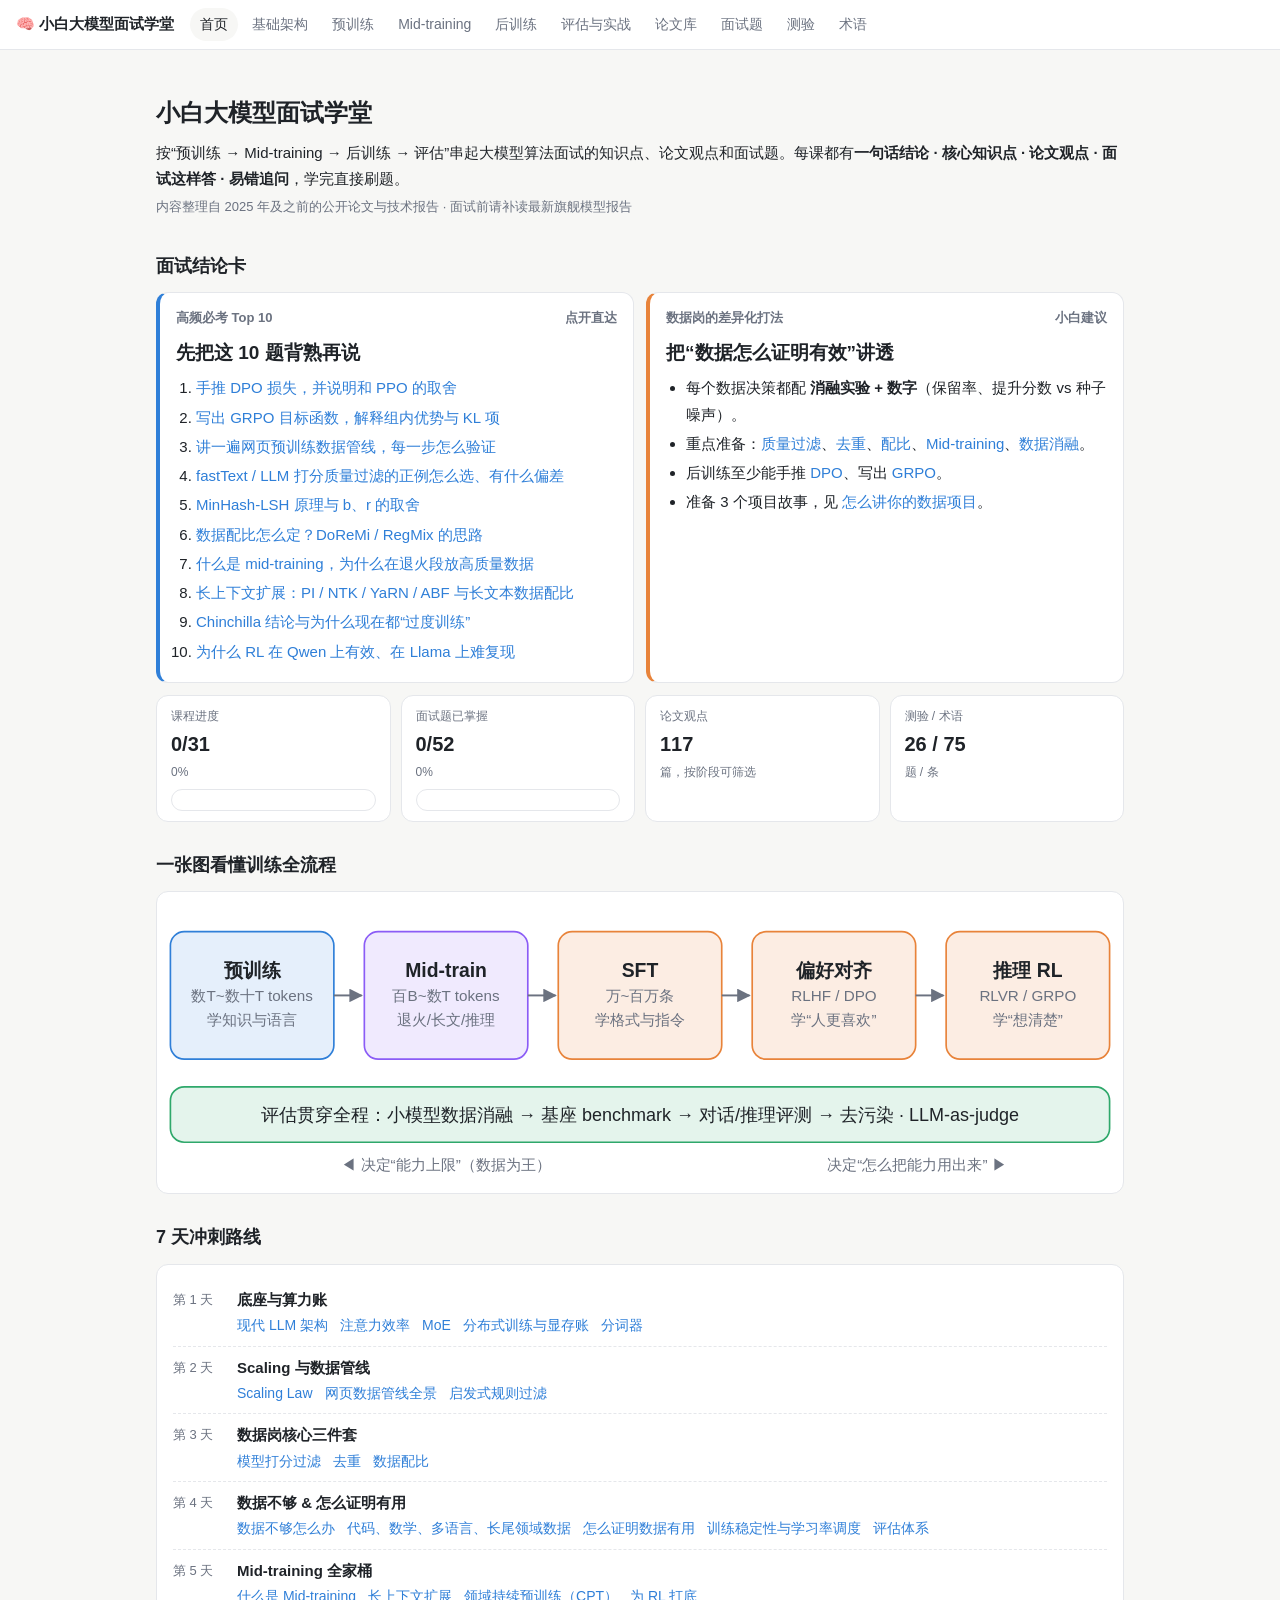
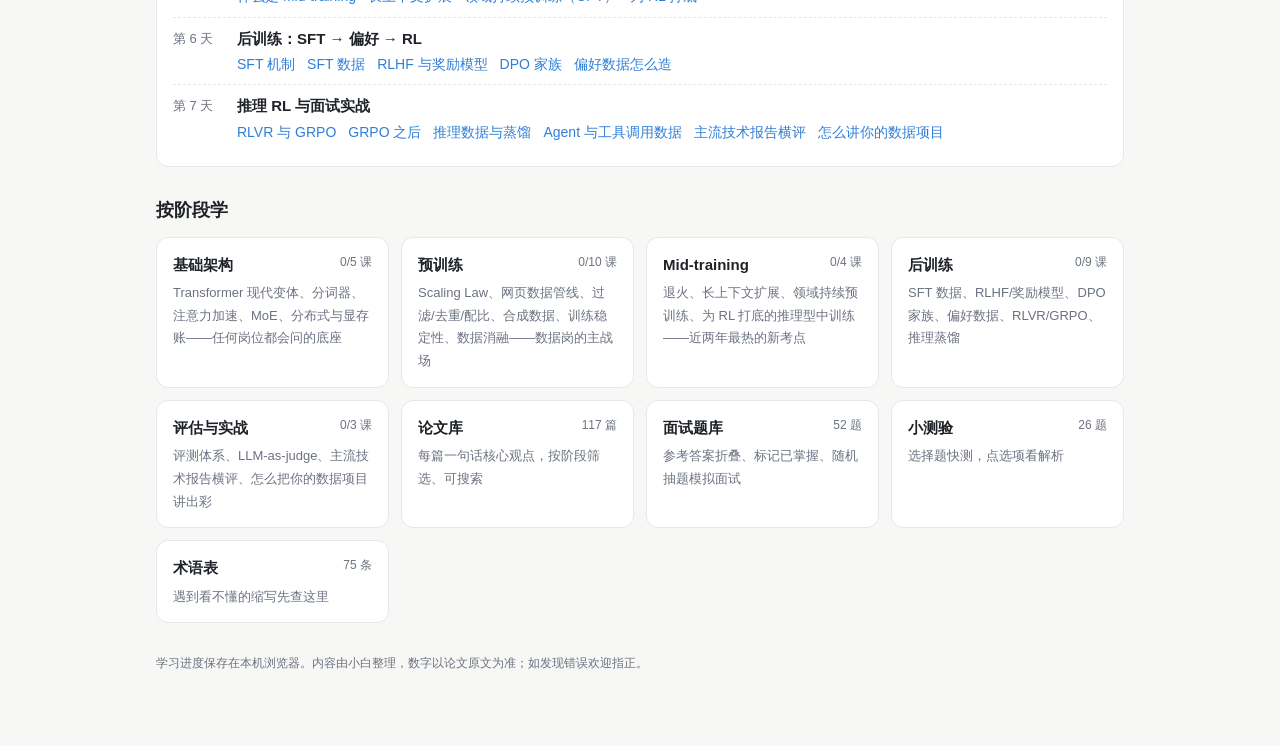
==== index.html @ 4920dad9 "小白大模型面试学堂" ====
<!doctype html>
<html lang="zh-CN">
<head>
<meta charset="utf-8">
<meta name="viewport" content="width=device-width, initial-scale=1">
<title>小白大模型面试学堂</title>
<link rel="stylesheet" href="style.css?v=2">
<script>
window.onerror=function(m,src,l){var a=document.getElementById("app");if(a&&/加载中/.test(a.innerHTML)){a.innerHTML='<div class="card" style="margin-top:20px"><b>页面没能加载成功</b><p class="muted">你的浏览器版本可能太旧。请点右上角「…」选择「在浏览器打开」，或换 Safari / Chrome 访问。</p><p class="muted small">'+m+' @'+(src||'').split('/').pop()+':'+l+'</p></div>';}};
</script>
</head>
<body>
<header class="top"><a class="logo" href="#/">🧠 小白大模型面试学堂</a><nav id="nav" class="nav"></nav></header>
<main id="app" class="wrap"><p class="muted">加载中…</p></main>
<script src="figs.js?v=2"></script>
<script src="lessons1.js?v=2"></script>
<script src="lessons2.js?v=2"></script>
<script src="extra.js?v=2"></script>
<script src="app.js?v=2"></script>
</body>
</html>
---- style.css ----
:root{--bg:#f7f7f5;--card:#fff;--text:#1f2328;--sub:#6b7280;--line:#e5e7eb;--accent:#1f2328;--brand:#2f7fd8;--brand-soft:rgba(47,127,216,.12);--orange:#e8833a;--orange-soft:rgba(232,131,58,.14);--green:#2fa86b;--green-soft:rgba(47,168,107,.13);--purple:#8b5cf6;--purple-soft:rgba(139,92,246,.13);--red:#e5484d}
@media (prefers-color-scheme:dark){:root{--bg:#16181d;--card:#1f2228;--text:#e8e6e0;--sub:#9ca3af;--line:#333842;--accent:#e8e6e0;--brand:#6ea8ff;--brand-soft:rgba(110,168,255,.16)}}
*{box-sizing:border-box}
body{margin:0;background:var(--bg);color:var(--text);font:15px/1.75 -apple-system,BlinkMacSystemFont,"PingFang SC","Hiragino Sans GB","Microsoft YaHei",sans-serif}
a{color:var(--brand);text-decoration:none}
code{font-family:"SF Mono",Menlo,Consolas,monospace;font-size:13px;background:var(--bg);border:1px solid var(--line);border-radius:5px;padding:0 4px}
.top{position:sticky;top:0;z-index:9;background:var(--card);border-bottom:1px solid var(--line);display:flex;align-items:center;gap:16px;padding:8px 16px;overflow-x:auto}
.logo{font-weight:600;color:var(--text);white-space:nowrap}
.nav{display:flex;gap:4px}
.nav a{white-space:nowrap;padding:4px 10px;border-radius:999px;color:var(--sub);font-size:14px}
.nav a.on,.nav a:hover{background:var(--bg);color:var(--text)}
.wrap{max-width:1000px;margin:0 auto;padding:16px 16px 60px}
h1{font-size:24px;margin:8px 0 6px}h2{font-size:18px;margin:28px 0 10px}h3{font-size:15px;margin:0 0 6px}
.muted{color:var(--sub);font-size:13px}.small{font-size:12px}
.card{background:var(--card);border:1px solid var(--line);border-radius:12px;padding:14px 16px;display:block;color:inherit}
.grid2{display:grid;grid-template-columns:repeat(auto-fit,minmax(280px,1fr));gap:12px}
.grid3{display:grid;grid-template-columns:repeat(auto-fit,minmax(220px,1fr));gap:12px}
.hero{padding:18px 0 4px}.hero p{margin:4px 0}
.cat:hover,.item:hover{border-color:var(--brand)}
.ct,.it{font-weight:600;display:flex;justify-content:space-between;gap:8px;margin-bottom:4px}
.badge{font-size:12px;color:var(--sub);font-weight:400;white-space:nowrap}
.lv{color:#e8a317;font-size:11px;letter-spacing:1px;white-space:nowrap}
.list{display:grid;gap:10px}
.done-mark{color:var(--green);font-size:12px;font-weight:400;margin-left:6px}
/* 结论卡 */
.verdict{border-left:4px solid var(--brand)}
.verdict.o{border-left-color:var(--orange)}
.verdict .vh{display:flex;justify-content:space-between;font-weight:600;font-size:13px;color:var(--sub)}
.vq{font-size:19px;font-weight:700;margin:6px 0 4px}
.verdict ol,.verdict ul{margin:6px 0 0;padding-left:20px}.verdict li{margin:3px 0}
.pday{display:flex;gap:12px;padding:8px 0;border-bottom:1px dashed var(--line)}.pday:last-child{border:0}
.pd{min-width:52px;color:var(--sub);font-size:13px;padding-top:2px}
.plinks{display:flex;flex-wrap:wrap;gap:4px 12px;font-size:14px}
.crumb{font-size:13px;color:var(--sub)}
.one{font-size:16px;background:var(--card);border-left:4px solid var(--brand);padding:10px 14px;border-radius:0 10px 10px 0;margin:8px 0 14px}
.figcard{padding:12px}
.figcard svg{width:100%;height:auto;display:block}
.note{font-size:13px;color:var(--sub);margin:6px 4px 2px}
.sec{background:var(--card);border:1px solid var(--line);border-radius:12px;padding:12px 16px;margin:12px 0}
.sec ul,.sec ol{margin:4px 0;padding-left:20px}.sec li{margin:4px 0}
.sec.warn{border-left:4px solid var(--orange)}.sec.sys{border-left:4px solid var(--brand)}.sec.ppr{border-left:4px solid var(--purple)}.sec.qa{border-left:4px solid var(--green)}
.pager{display:flex;justify-content:space-between;margin-top:20px;font-size:14px;gap:12px}
.tablewrap{overflow-x:auto;margin:12px 0}
.tbl{border-collapse:collapse;width:100%;font-size:13px;background:var(--card)}
.tbl th,.tbl td{border:1px solid var(--line);padding:7px 9px;text-align:left;vertical-align:top}
.tbl th{background:var(--bg);font-weight:600;white-space:nowrap}
.tbl td.nw{white-space:nowrap}
.pp{display:grid;gap:8px}
.pp .pi{display:grid;grid-template-columns:minmax(150px,230px) 1fr;gap:10px;padding:8px 0;border-bottom:1px dashed var(--line)}
.pp .pi:last-child{border:0}
.pp .pn{font-weight:600;font-size:14px}.pp .py{color:var(--sub);font-size:12px;font-weight:400}
@media (max-width:600px){.pp .pi{grid-template-columns:1fr;gap:2px}}
.search{width:100%;padding:10px 12px;border:1px solid var(--line);border-radius:10px;background:var(--card);color:var(--text);font-size:15px;margin:8px 0 10px}
.chips{display:flex;flex-wrap:wrap;gap:6px;margin:4px 0 12px}
.chip{border:1px solid var(--line);background:var(--card);color:var(--sub);border-radius:999px;padding:3px 12px;font-size:13px;cursor:pointer}
.chip.on{background:var(--text);color:var(--card);border-color:var(--text)}
.gl{display:grid;grid-template-columns:repeat(auto-fit,minmax(260px,1fr));gap:10px}
.gi{background:var(--card);border:1px solid var(--line);border-radius:10px;padding:10px 12px}
.tag{font-size:12px;padding:1px 8px;border-radius:999px;margin-left:4px;white-space:nowrap;font-weight:400}
.tag.basic{background:var(--bg);color:var(--sub)}
.tag.pre{background:var(--brand-soft);color:var(--brand)}
.tag.mid{background:var(--purple-soft);color:var(--purple)}
.tag.post{background:var(--orange-soft);color:#c2611a}
.tag.eval{background:var(--green-soft);color:#1f8a55}
.qz{margin:10px 0}.qq{font-weight:600;margin-bottom:8px}
.opt{display:block;width:100%;text-align:left;margin:6px 0;padding:8px 12px;border:1px solid var(--line);border-radius:8px;background:var(--bg);color:var(--text);font-size:14px;cursor:pointer}
.opt.ok{border-color:var(--green);background:var(--green-soft)}.opt.bad{border-color:var(--red);background:rgba(229,72,77,.12)}
.qe{font-size:14px;margin-top:6px}
/* 面试题 */
.qb{margin:10px 0}
.qb .qh{display:flex;justify-content:space-between;gap:10px;align-items:flex-start}
.qb .qt{font-weight:600}
.qb .qm{display:flex;gap:6px;align-items:center;flex-shrink:0}
.btn{border:1px solid var(--line);background:var(--bg);color:var(--text);border-radius:8px;padding:3px 10px;font-size:13px;cursor:pointer;white-space:nowrap}
.btn:hover{border-color:var(--brand)}
.btn.got{background:var(--green-soft);border-color:var(--green);color:#1f8a55}
.ans{display:none;margin-top:8px;padding-top:8px;border-top:1px dashed var(--line);font-size:14px}
.ans.show{display:block}
.ans ul,.ans ol{margin:4px 0;padding-left:20px}
.kpis{display:grid;grid-template-columns:repeat(auto-fit,minmax(150px,1fr));gap:10px;margin:12px 0}
.kpis div{background:var(--card);border:1px solid var(--line);border-radius:12px;padding:10px 14px;display:flex;flex-direction:column}
.kpis span{font-size:12px;color:var(--sub)}.kpis b{font-size:20px}.kpis em{font-style:normal;font-size:12px;color:var(--sub)}
.bar{height:6px;background:var(--line);border-radius:99px;overflow:hidden;margin-top:6px}.bar i{display:block;height:100%;background:var(--green)}
.empty{padding:40px;text-align:center;color:var(--sub)}
.disclaimer{font-size:12px;color:var(--sub);margin-top:30px}
.fm{font-family:"SF Mono",Menlo,Consolas,monospace;font-size:13px;background:var(--bg);border:1px solid var(--line);border-radius:8px;padding:8px 10px;margin:6px 0;overflow-x:auto;white-space:pre}
@media (max-width:600px){h1{font-size:20px}.wrap{padding:12px 10px 50px}.qb .qh{flex-direction:column}}
/* SVG 主题色 */
.f-box{fill:var(--card);stroke:var(--line)}
.f-b{fill:var(--brand-soft);stroke:var(--brand)}
.f-o{fill:var(--orange-soft);stroke:var(--orange)}
.f-p{fill:var(--purple-soft);stroke:var(--purple)}
.f-g{fill:var(--green-soft);stroke:var(--green)}
.f-t{fill:var(--text);font-size:13px}
.f-s{fill:var(--sub);font-size:11px}
.f-h{fill:var(--text);font-size:14px;font-weight:600}
.f-ln{stroke:var(--sub);fill:none}
.f-ax{stroke:var(--line);fill:none}
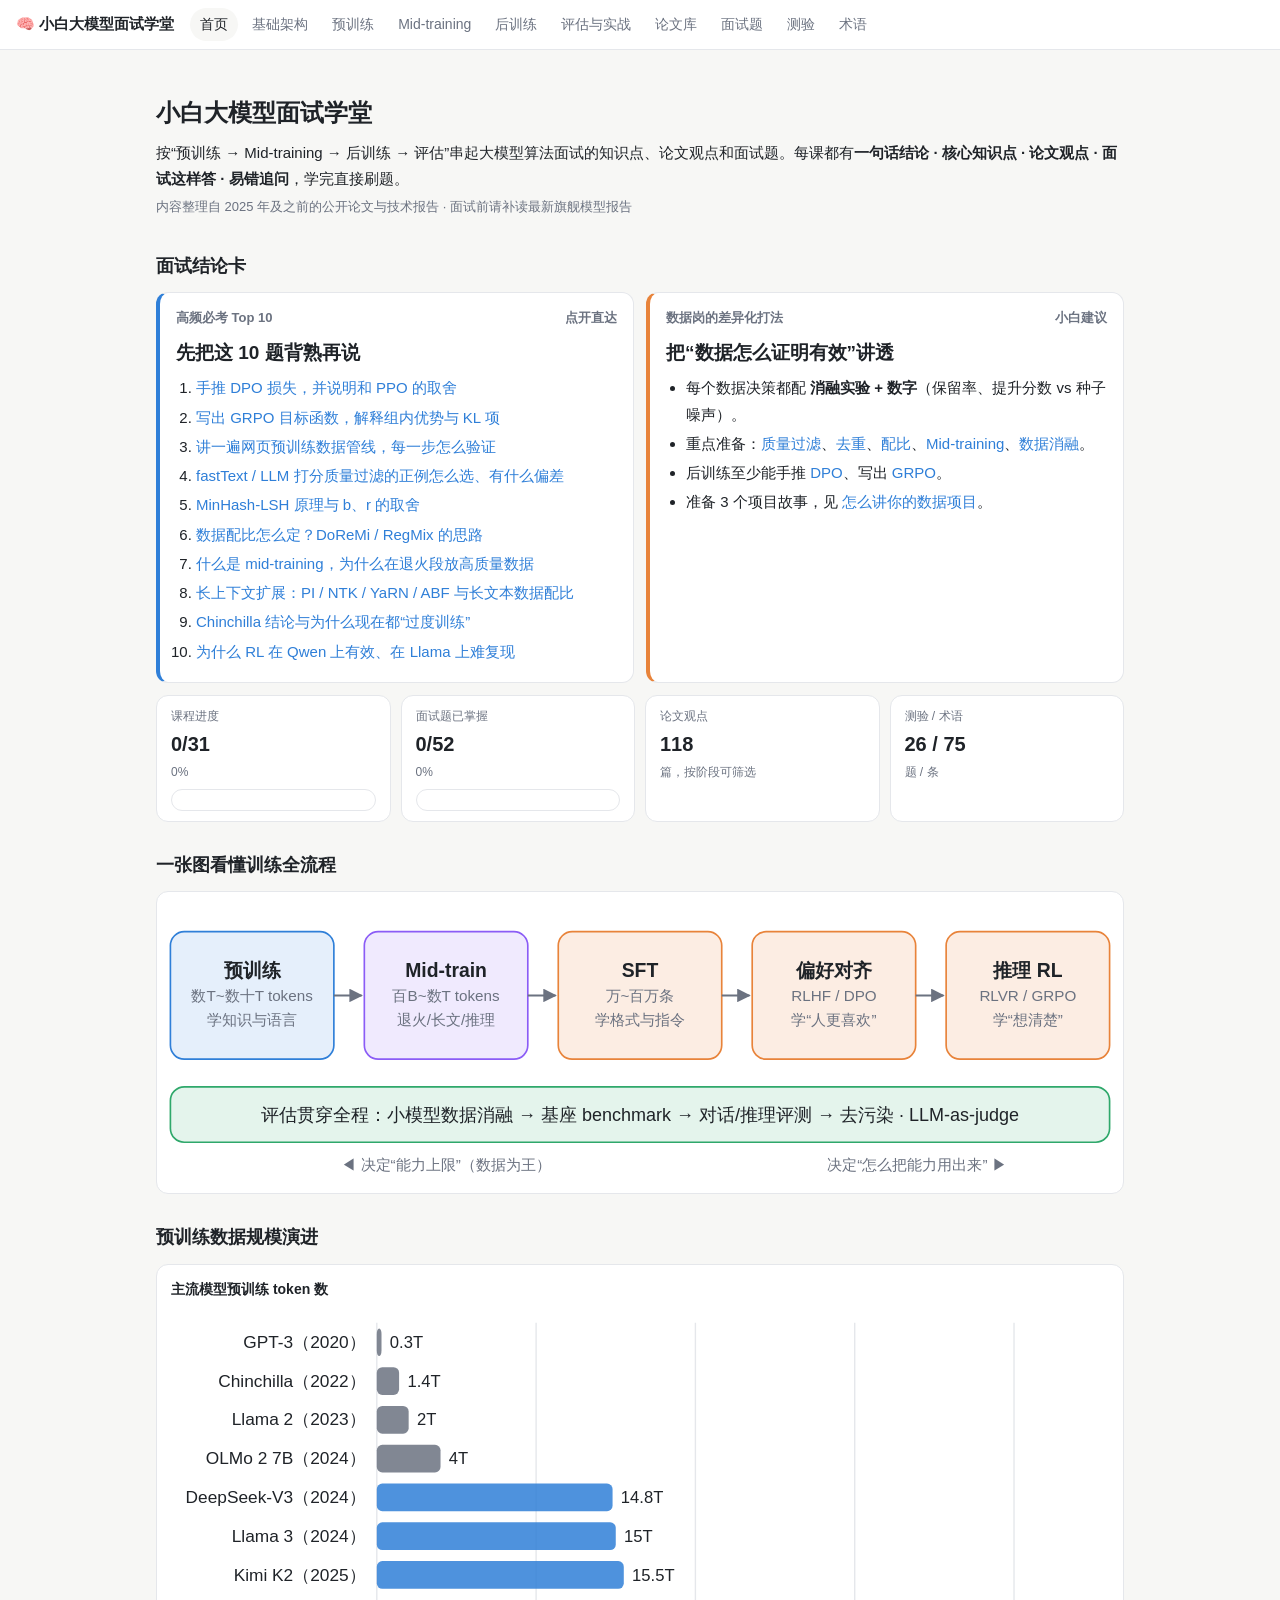
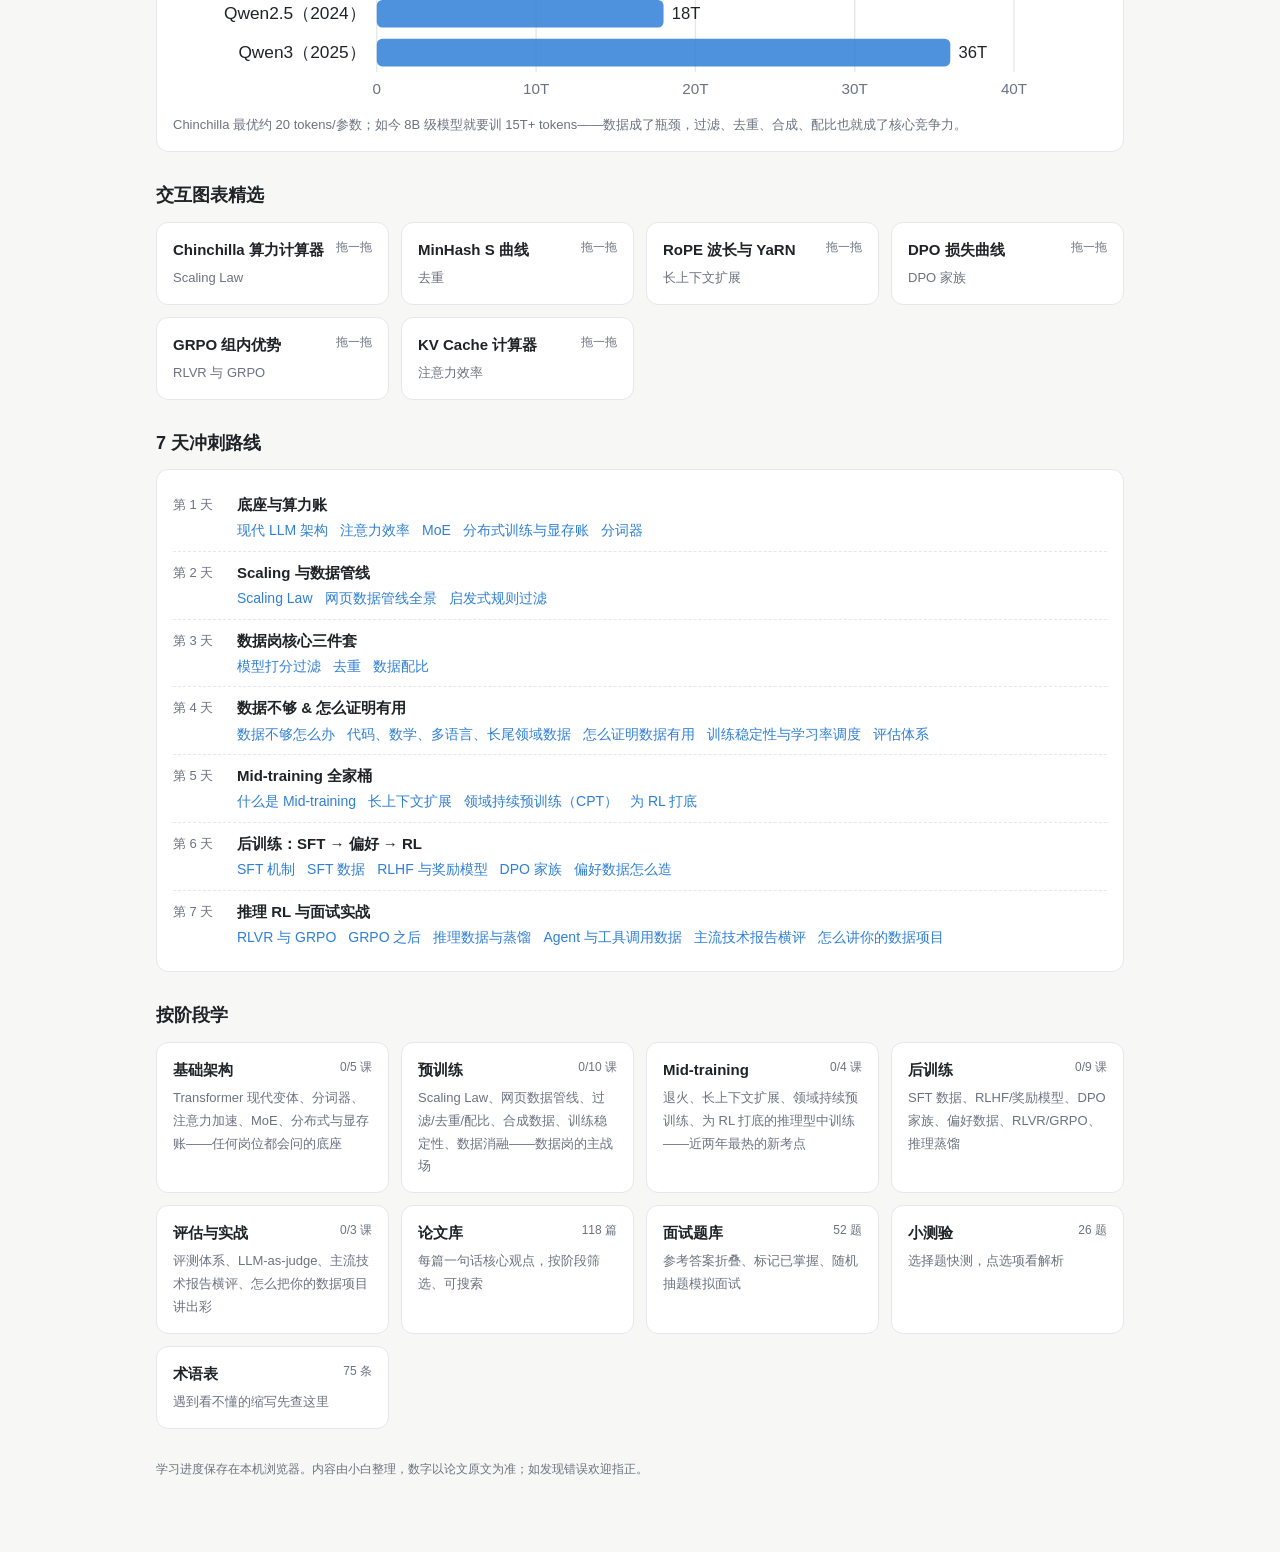
==== commit f50182b8: "图表大升级：12 个交互图 + 25 张新示意图，覆盖 30/31 课" ====
--- a/index.html
+++ b/index.html
@@ -4,7 +4,7 @@
 <meta charset="utf-8">
 <meta name="viewport" content="width=device-width, initial-scale=1">
 <title>小白大模型面试学堂</title>
-<link rel="stylesheet" href="style.css?v=2">
+<link rel="stylesheet" href="style.css?v=3">
 <script>
 window.onerror=function(m,src,l){var a=document.getElementById("app");if(a&&/加载中/.test(a.innerHTML)){a.innerHTML='<div class="card" style="margin-top:20px"><b>页面没能加载成功</b><p class="muted">你的浏览器版本可能太旧。请点右上角「…」选择「在浏览器打开」，或换 Safari / Chrome 访问。</p><p class="muted small">'+m+' @'+(src||'').split('/').pop()+':'+l+'</p></div>';}};
 </script>
@@ -12,10 +12,13 @@
 <body>
 <header class="top"><a class="logo" href="#/">🧠 小白大模型面试学堂</a><nav id="nav" class="nav"></nav></header>
 <main id="app" class="wrap"><p class="muted">加载中…</p></main>
-<script src="figs.js?v=2"></script>
-<script src="lessons1.js?v=2"></script>
-<script src="lessons2.js?v=2"></script>
-<script src="extra.js?v=2"></script>
-<script src="app.js?v=2"></script>
+<script src="figs.js?v=3"></script>
+<script src="charts1.js?v=3"></script>
+<script src="charts2.js?v=3"></script>
+<script src="charts3.js?v=3"></script>
+<script src="lessons1.js?v=3"></script>
+<script src="lessons2.js?v=3"></script>
+<script src="extra.js?v=3"></script>
+<script src="app.js?v=3"></script>
 </body>
 </html>
--- a/style.css
+++ b/style.css
@@ -34,7 +34,24 @@
 .crumb{font-size:13px;color:var(--sub)}
 .one{font-size:16px;background:var(--card);border-left:4px solid var(--brand);padding:10px 14px;border-radius:0 10px 10px 0;margin:8px 0 14px}
 .figcard{padding:12px}
-.figcard svg{width:100%;height:auto;display:block}
+.figcard{overflow-x:auto}
+.figcard svg{width:100%;height:auto;display:block;min-width:540px}
+.ftitle{font-weight:600;font-size:14px;margin:0 2px 8px;display:flex;gap:8px;align-items:center;flex-wrap:wrap}
+.wtag{font-size:11px;font-weight:400;padding:0 8px;border-radius:999px;background:var(--green-soft);color:#1f8a55}
+.ctls{display:flex;flex-wrap:wrap;gap:8px 20px;align-items:center;margin:0 2px 8px}
+.ctl{display:flex;flex-direction:column;font-size:13px;color:var(--sub);min-width:180px;flex:1}
+.ctl b{color:var(--text);font-weight:600}
+.ctl input[type=range]{width:100%;accent-color:var(--brand);margin:4px 0}
+.ctl select{margin-top:4px;padding:4px 8px;border:1px solid var(--line);border-radius:8px;background:var(--card);color:var(--text);font-size:13px}
+.ctl.ck{flex-direction:row;align-items:center;gap:6px;min-width:0;flex:0 0 auto;color:var(--text)}
+.wout{font-size:13.5px;margin:8px 4px 0;line-height:1.75}
+.cells{display:inline-flex;gap:6px;flex-wrap:wrap}
+.cell{border:1px solid var(--line);border-radius:8px;padding:3px 10px;font-size:13px;cursor:pointer;color:var(--text)}
+.cell.ok{background:var(--green-soft);border-color:var(--green)}
+.cell.bad{background:rgba(229,72,77,.1);border-color:var(--red)}
+.bpe .row{display:flex;align-items:center;gap:5px;margin:5px 2px;flex-wrap:wrap}
+.tk{font-family:"SF Mono",Menlo,Consolas,monospace;font-size:13px;padding:1px 7px;border-radius:5px;background:var(--brand-soft);border:1px solid var(--brand)}
+.tk.new{background:var(--orange-soft);border-color:var(--orange)}
 .note{font-size:13px;color:var(--sub);margin:6px 4px 2px}
 .sec{background:var(--card);border:1px solid var(--line);border-radius:12px;padding:12px 16px;margin:12px 0}
 .sec ul,.sec ol{margin:4px 0;padding-left:20px}.sec li{margin:4px 0}
@@ -84,7 +101,7 @@
 .empty{padding:40px;text-align:center;color:var(--sub)}
 .disclaimer{font-size:12px;color:var(--sub);margin-top:30px}
 .fm{font-family:"SF Mono",Menlo,Consolas,monospace;font-size:13px;background:var(--bg);border:1px solid var(--line);border-radius:8px;padding:8px 10px;margin:6px 0;overflow-x:auto;white-space:pre}
-@media (max-width:600px){h1{font-size:20px}.wrap{padding:12px 10px 50px}.qb .qh{flex-direction:column}}
+@media (max-width:600px){.figcard::after{content:"← 图表可左右滑动 →";display:block;font-size:11px;color:var(--sub);text-align:center;margin-top:4px}h1{font-size:20px}.wrap{padding:12px 10px 50px}.qb .qh{flex-direction:column}}
 /* SVG 主题色 */
 .f-box{fill:var(--card);stroke:var(--line)}
 .f-b{fill:var(--brand-soft);stroke:var(--brand)}
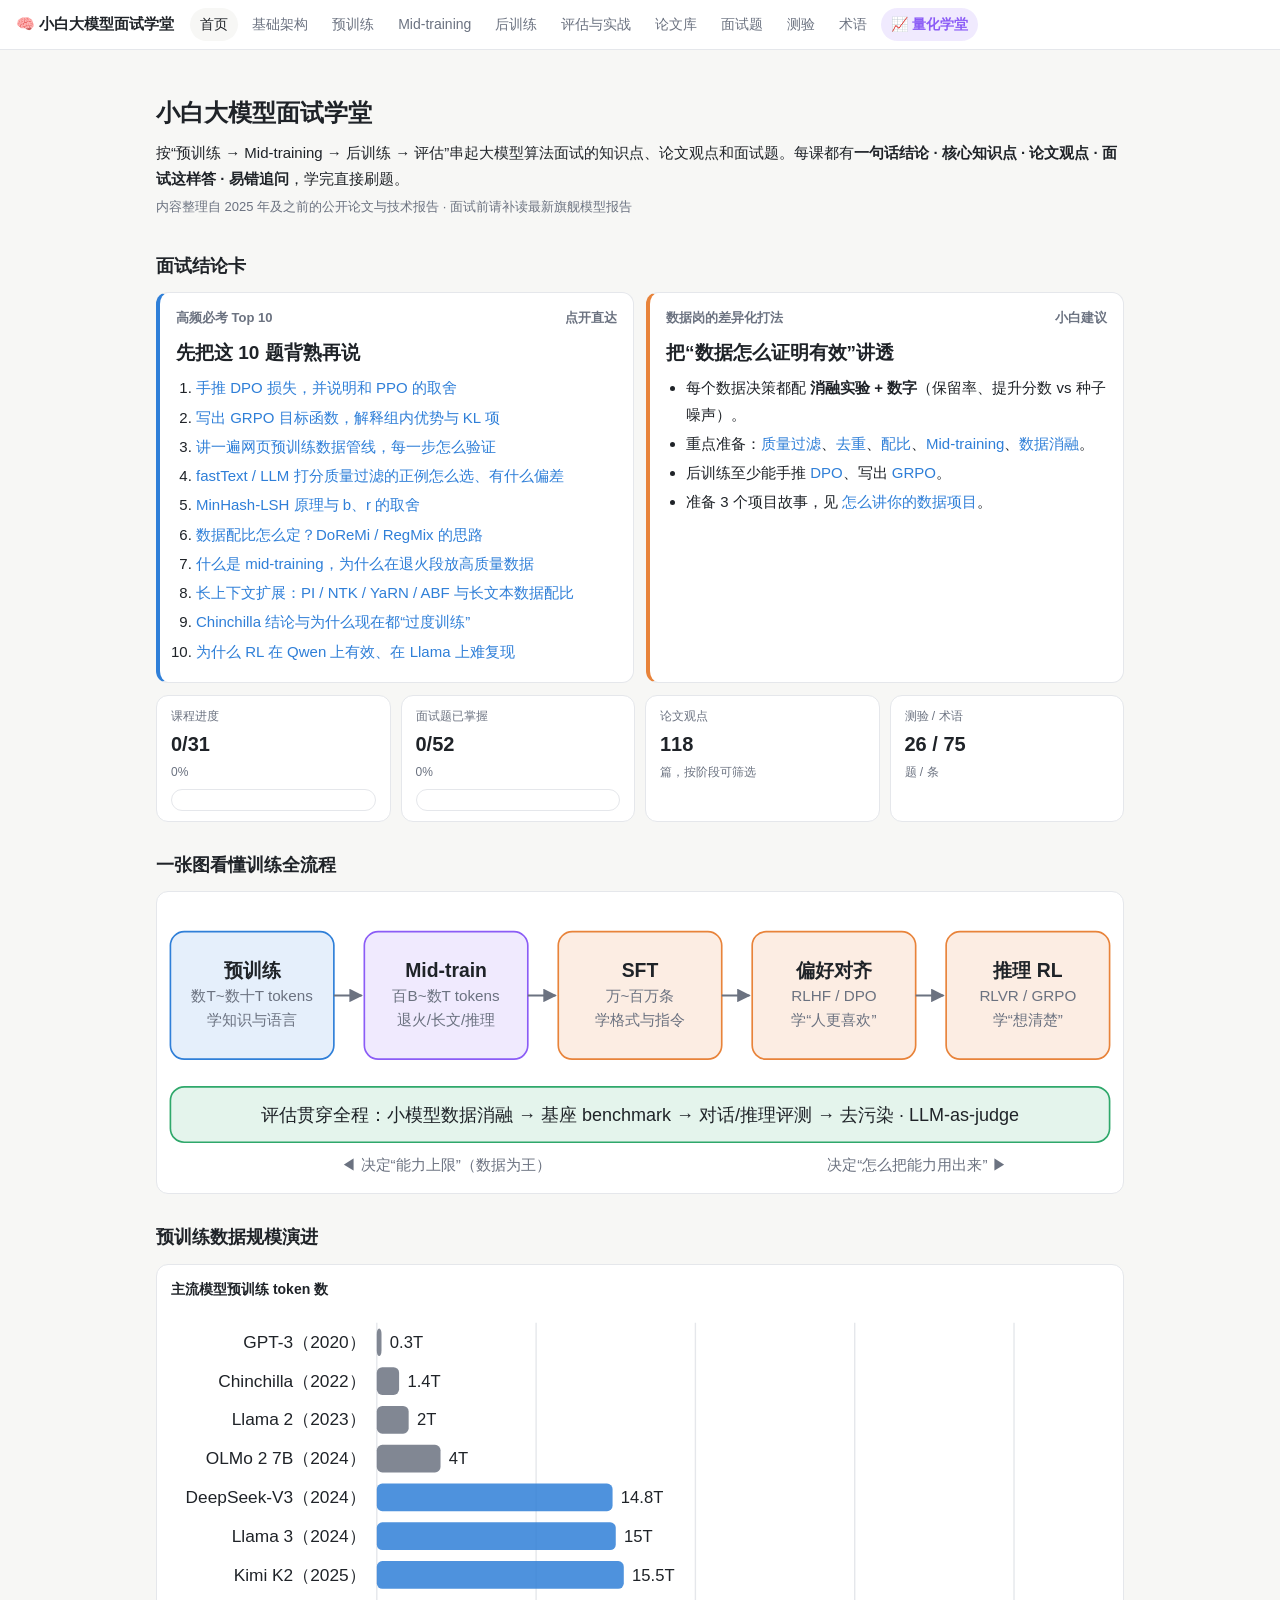
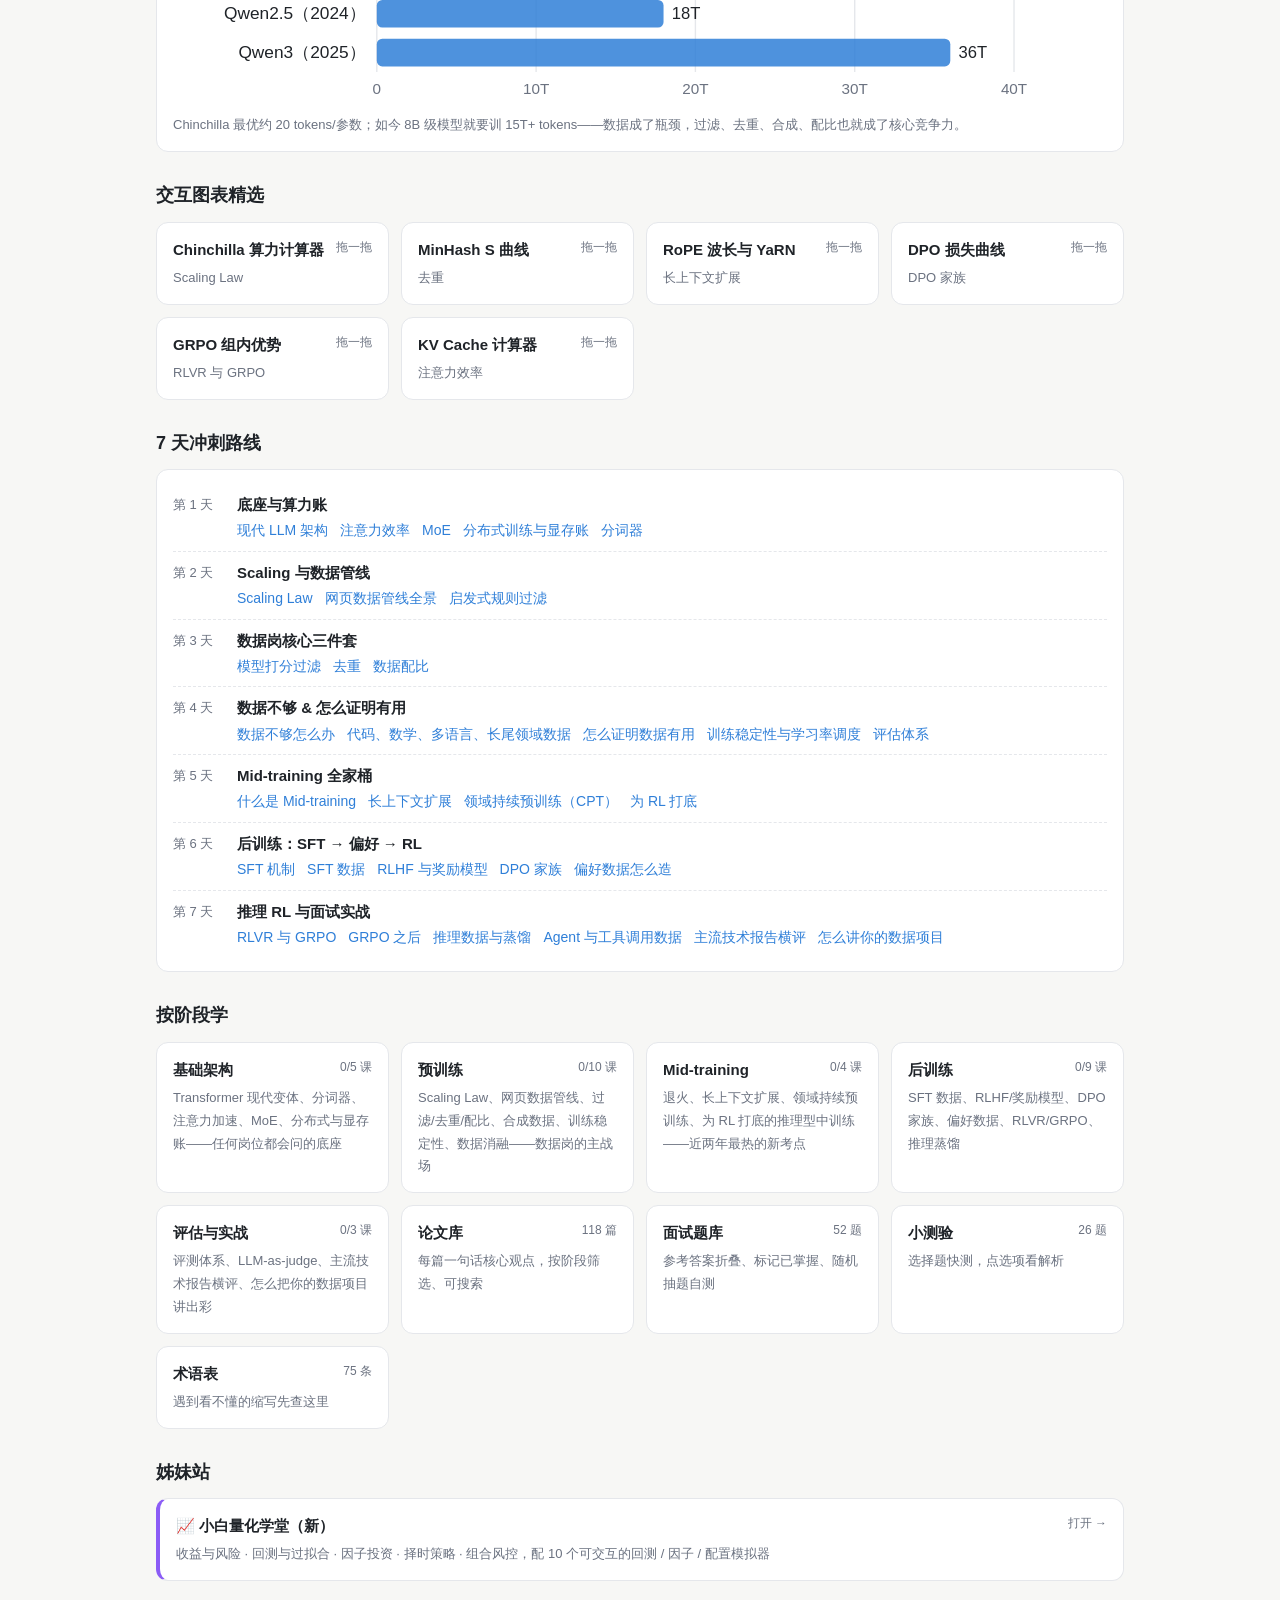
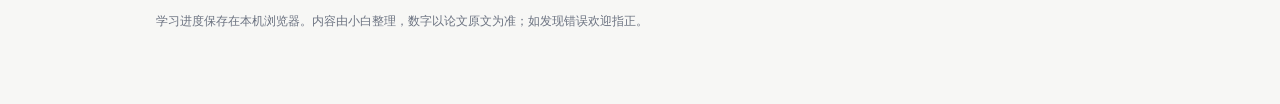
==== commit c5070ffe: "新增小白量化学堂（quant/）：26 课 + 10 个交互模拟器；面试学堂加入口；app.js 改为可配置共享" ====
--- a/index.html
+++ b/index.html
@@ -4,7 +4,7 @@
 <meta charset="utf-8">
 <meta name="viewport" content="width=device-width, initial-scale=1">
 <title>小白大模型面试学堂</title>
-<link rel="stylesheet" href="style.css?v=3">
+<link rel="stylesheet" href="style.css?v=4">
 <script>
 window.onerror=function(m,src,l){var a=document.getElementById("app");if(a&&/加载中/.test(a.innerHTML)){a.innerHTML='<div class="card" style="margin-top:20px"><b>页面没能加载成功</b><p class="muted">你的浏览器版本可能太旧。请点右上角「…」选择「在浏览器打开」，或换 Safari / Chrome 访问。</p><p class="muted small">'+m+' @'+(src||'').split('/').pop()+':'+l+'</p></div>';}};
 </script>
@@ -12,13 +12,13 @@
 <body>
 <header class="top"><a class="logo" href="#/">🧠 小白大模型面试学堂</a><nav id="nav" class="nav"></nav></header>
 <main id="app" class="wrap"><p class="muted">加载中…</p></main>
-<script src="figs.js?v=3"></script>
-<script src="charts1.js?v=3"></script>
-<script src="charts2.js?v=3"></script>
-<script src="charts3.js?v=3"></script>
-<script src="lessons1.js?v=3"></script>
-<script src="lessons2.js?v=3"></script>
-<script src="extra.js?v=3"></script>
-<script src="app.js?v=3"></script>
+<script src="figs.js?v=4"></script>
+<script src="charts1.js?v=4"></script>
+<script src="charts2.js?v=4"></script>
+<script src="charts3.js?v=4"></script>
+<script src="lessons1.js?v=4"></script>
+<script src="lessons2.js?v=4"></script>
+<script src="extra.js?v=4"></script>
+<script src="app.js?v=4"></script>
 </body>
 </html>
--- a/style.css
+++ b/style.css
@@ -113,3 +113,8 @@
 .f-h{fill:var(--text);font-size:14px;font-weight:600}
 .f-ln{stroke:var(--sub);fill:none}
 .f-ax{stroke:var(--line);fill:none}
+
+.up{color:var(--red)}.dn{color:var(--green)}
+.tbl.mini td,.tbl.mini th{padding:4px 8px;white-space:nowrap}
+.xlink{border-left:4px solid var(--purple)}
+.nav a.xnav{background:var(--purple-soft);color:var(--purple);font-weight:600}
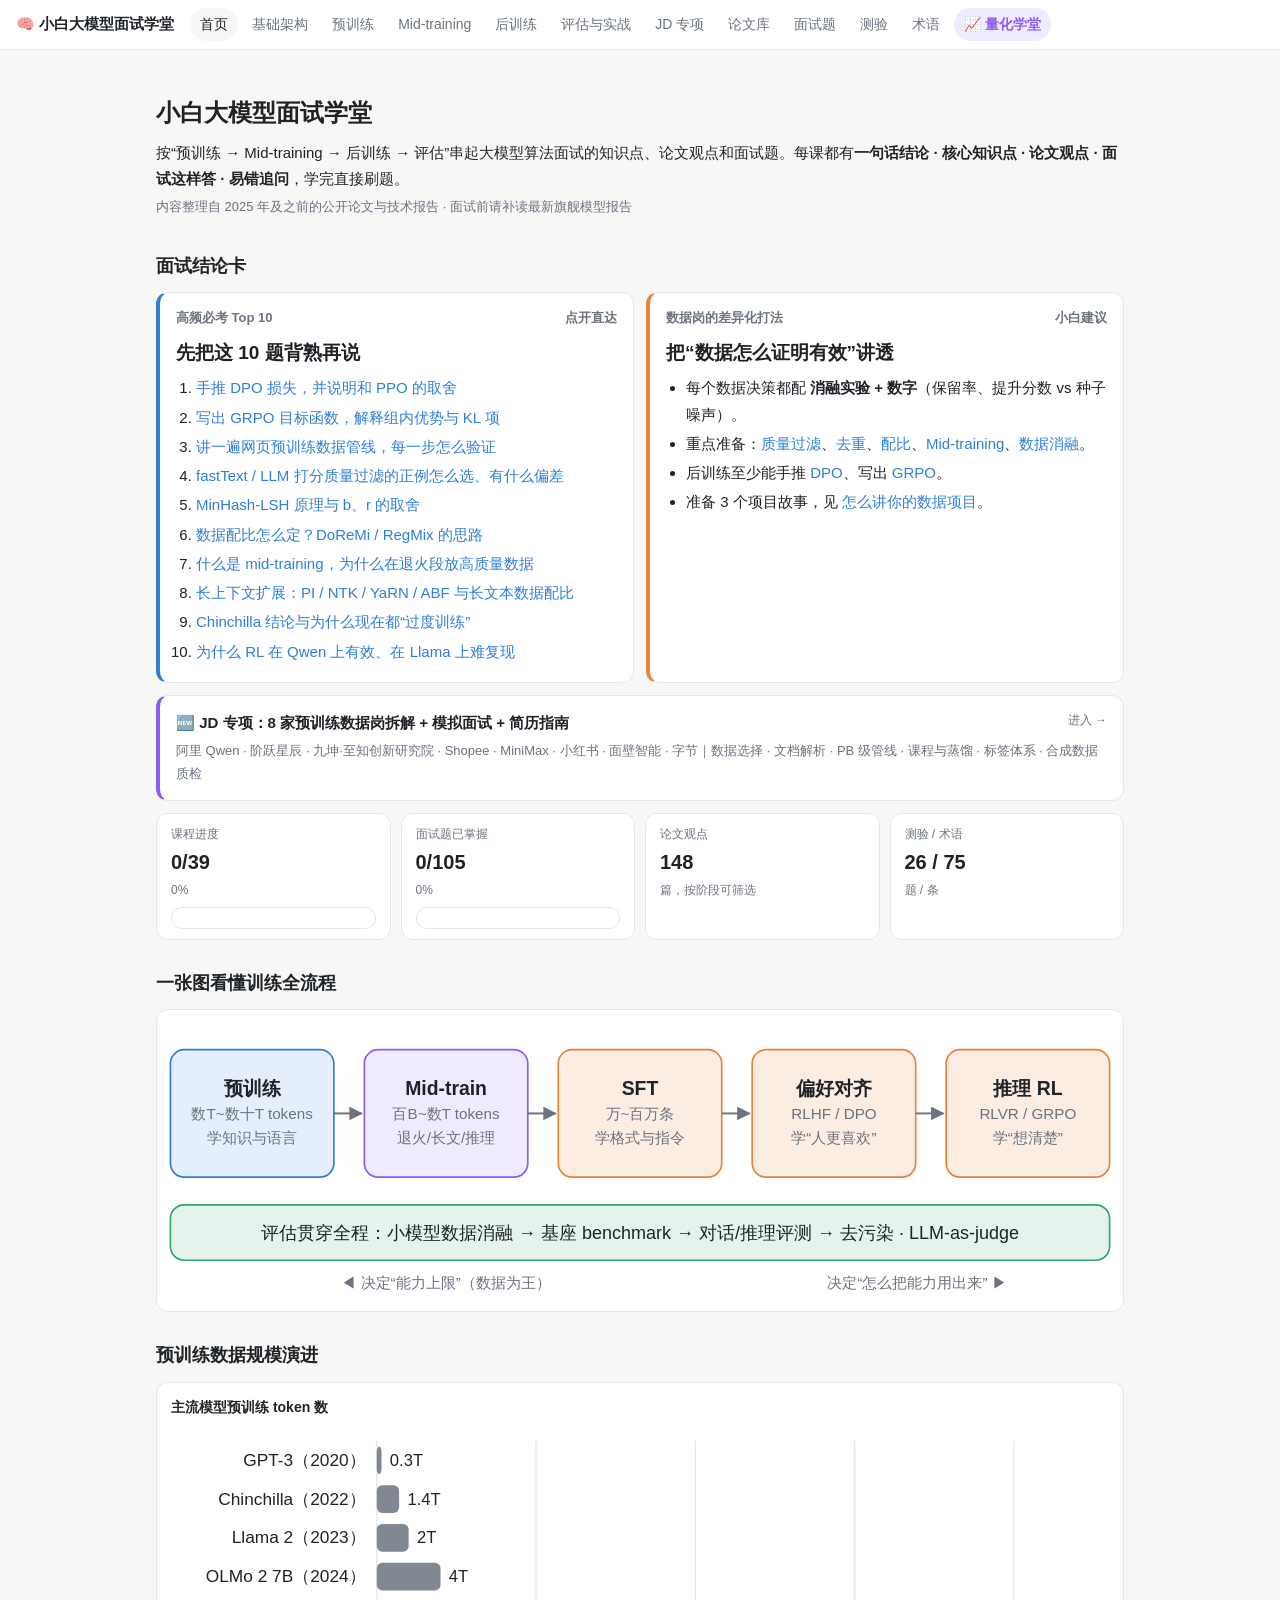
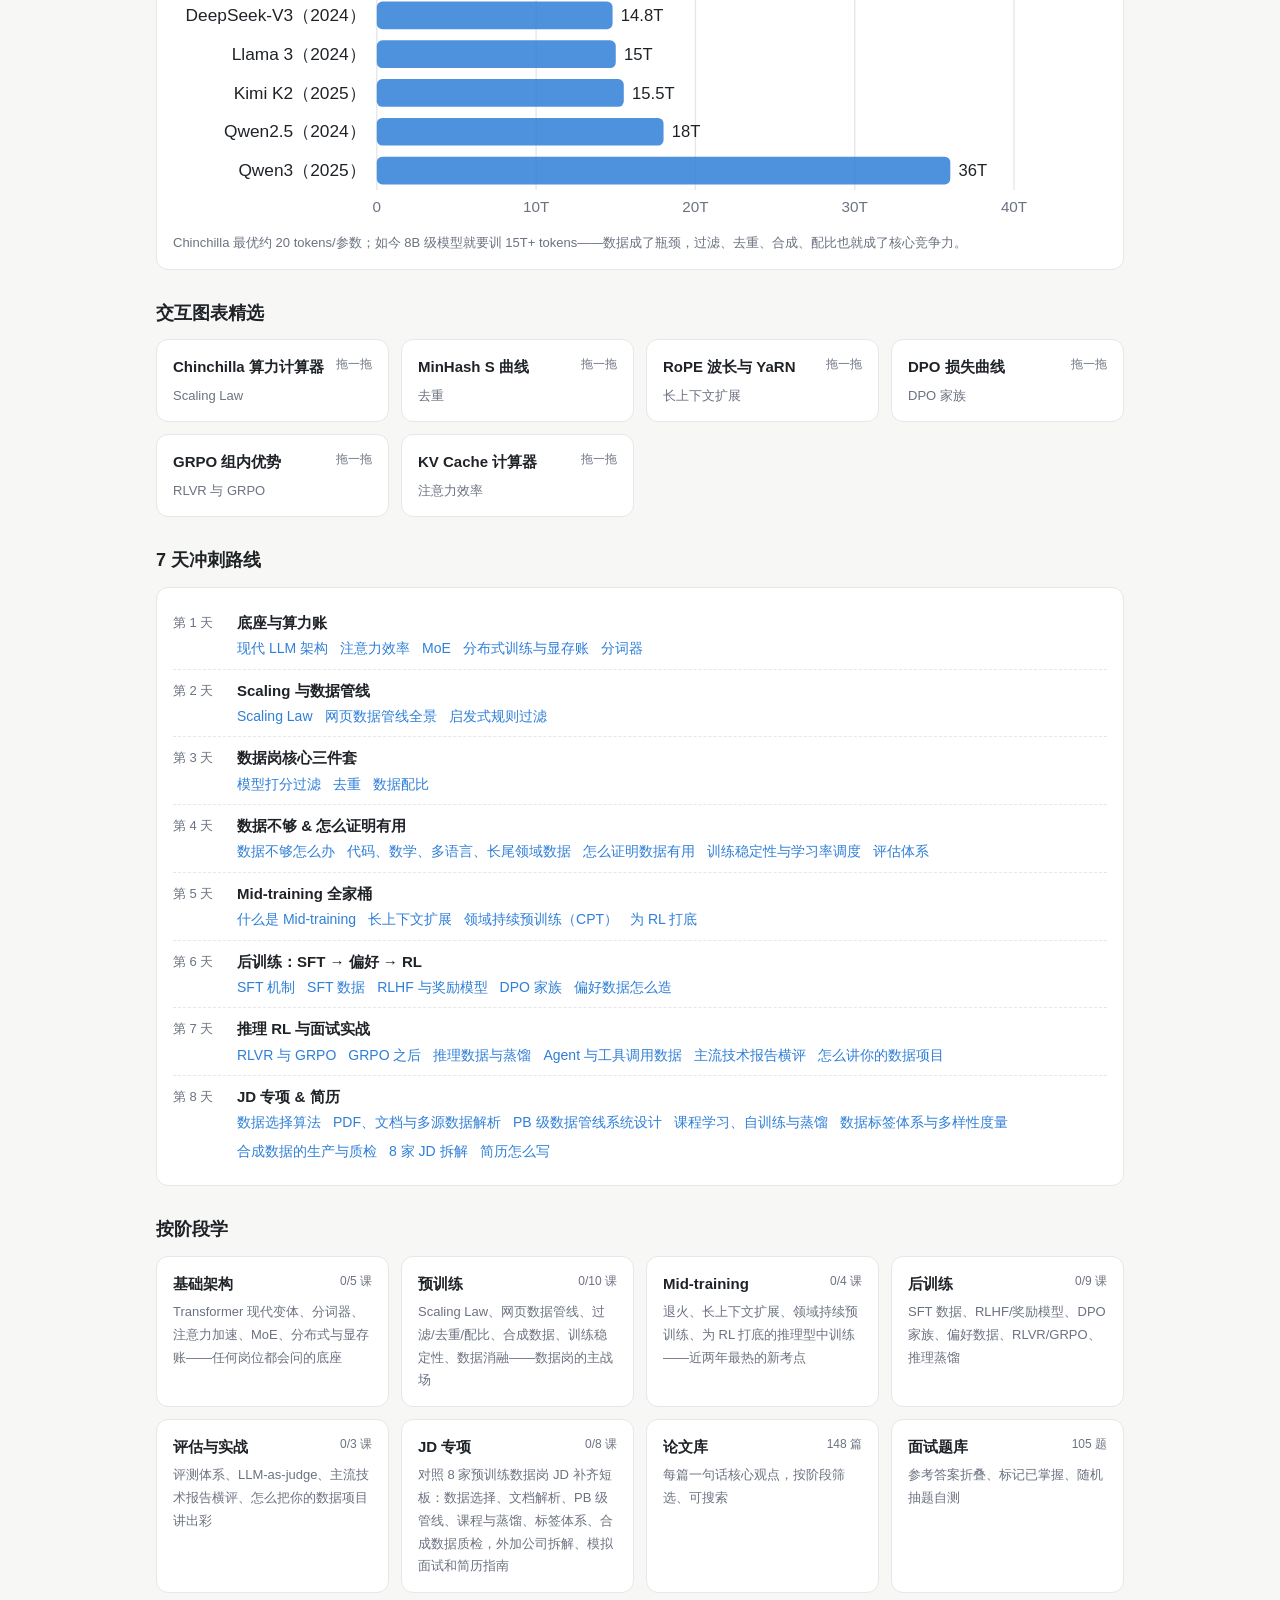
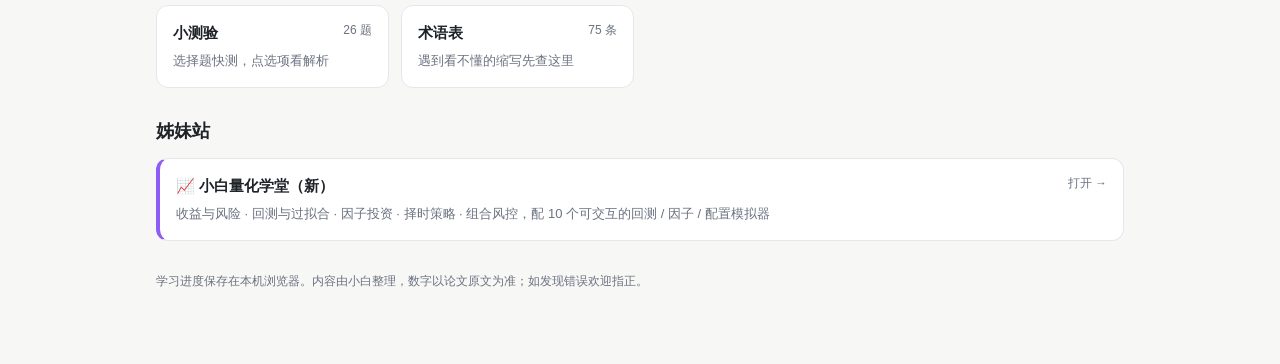
==== commit 360d9ce5: "新增 JD 专项：8 课 + 53 道题 + 8 家模拟面试 + 简历指南 + 11 张图（含覆盖率交互图）" ====
--- a/index.html
+++ b/index.html
@@ -4,7 +4,7 @@
 <meta charset="utf-8">
 <meta name="viewport" content="width=device-width, initial-scale=1">
 <title>小白大模型面试学堂</title>
-<link rel="stylesheet" href="style.css?v=4">
+<link rel="stylesheet" href="style.css?v=5">
 <script>
 window.onerror=function(m,src,l){var a=document.getElementById("app");if(a&&/加载中/.test(a.innerHTML)){a.innerHTML='<div class="card" style="margin-top:20px"><b>页面没能加载成功</b><p class="muted">你的浏览器版本可能太旧。请点右上角「…」选择「在浏览器打开」，或换 Safari / Chrome 访问。</p><p class="muted small">'+m+' @'+(src||'').split('/').pop()+':'+l+'</p></div>';}};
 </script>
@@ -12,13 +12,16 @@
 <body>
 <header class="top"><a class="logo" href="#/">🧠 小白大模型面试学堂</a><nav id="nav" class="nav"></nav></header>
 <main id="app" class="wrap"><p class="muted">加载中…</p></main>
-<script src="figs.js?v=4"></script>
-<script src="charts1.js?v=4"></script>
-<script src="charts2.js?v=4"></script>
-<script src="charts3.js?v=4"></script>
-<script src="lessons1.js?v=4"></script>
-<script src="lessons2.js?v=4"></script>
-<script src="extra.js?v=4"></script>
-<script src="app.js?v=4"></script>
+<script src="figs.js?v=5"></script>
+<script src="charts1.js?v=5"></script>
+<script src="charts2.js?v=5"></script>
+<script src="charts3.js?v=5"></script>
+<script src="charts4.js?v=5"></script>
+<script src="lessons1.js?v=5"></script>
+<script src="lessons2.js?v=5"></script>
+<script src="lessons3.js?v=5"></script>
+<script src="extra.js?v=5"></script>
+<script src="jdq.js?v=5"></script>
+<script src="app.js?v=5"></script>
 </body>
 </html>
--- a/style.css
+++ b/style.css
@@ -118,3 +118,4 @@
 .tbl.mini td,.tbl.mini th{padding:4px 8px;white-space:nowrap}
 .xlink{border-left:4px solid var(--purple)}
 .nav a.xnav{background:var(--purple-soft);color:var(--purple);font-weight:600}
+.tag.jd{background:rgba(229,72,77,.12);color:#c23a3f}
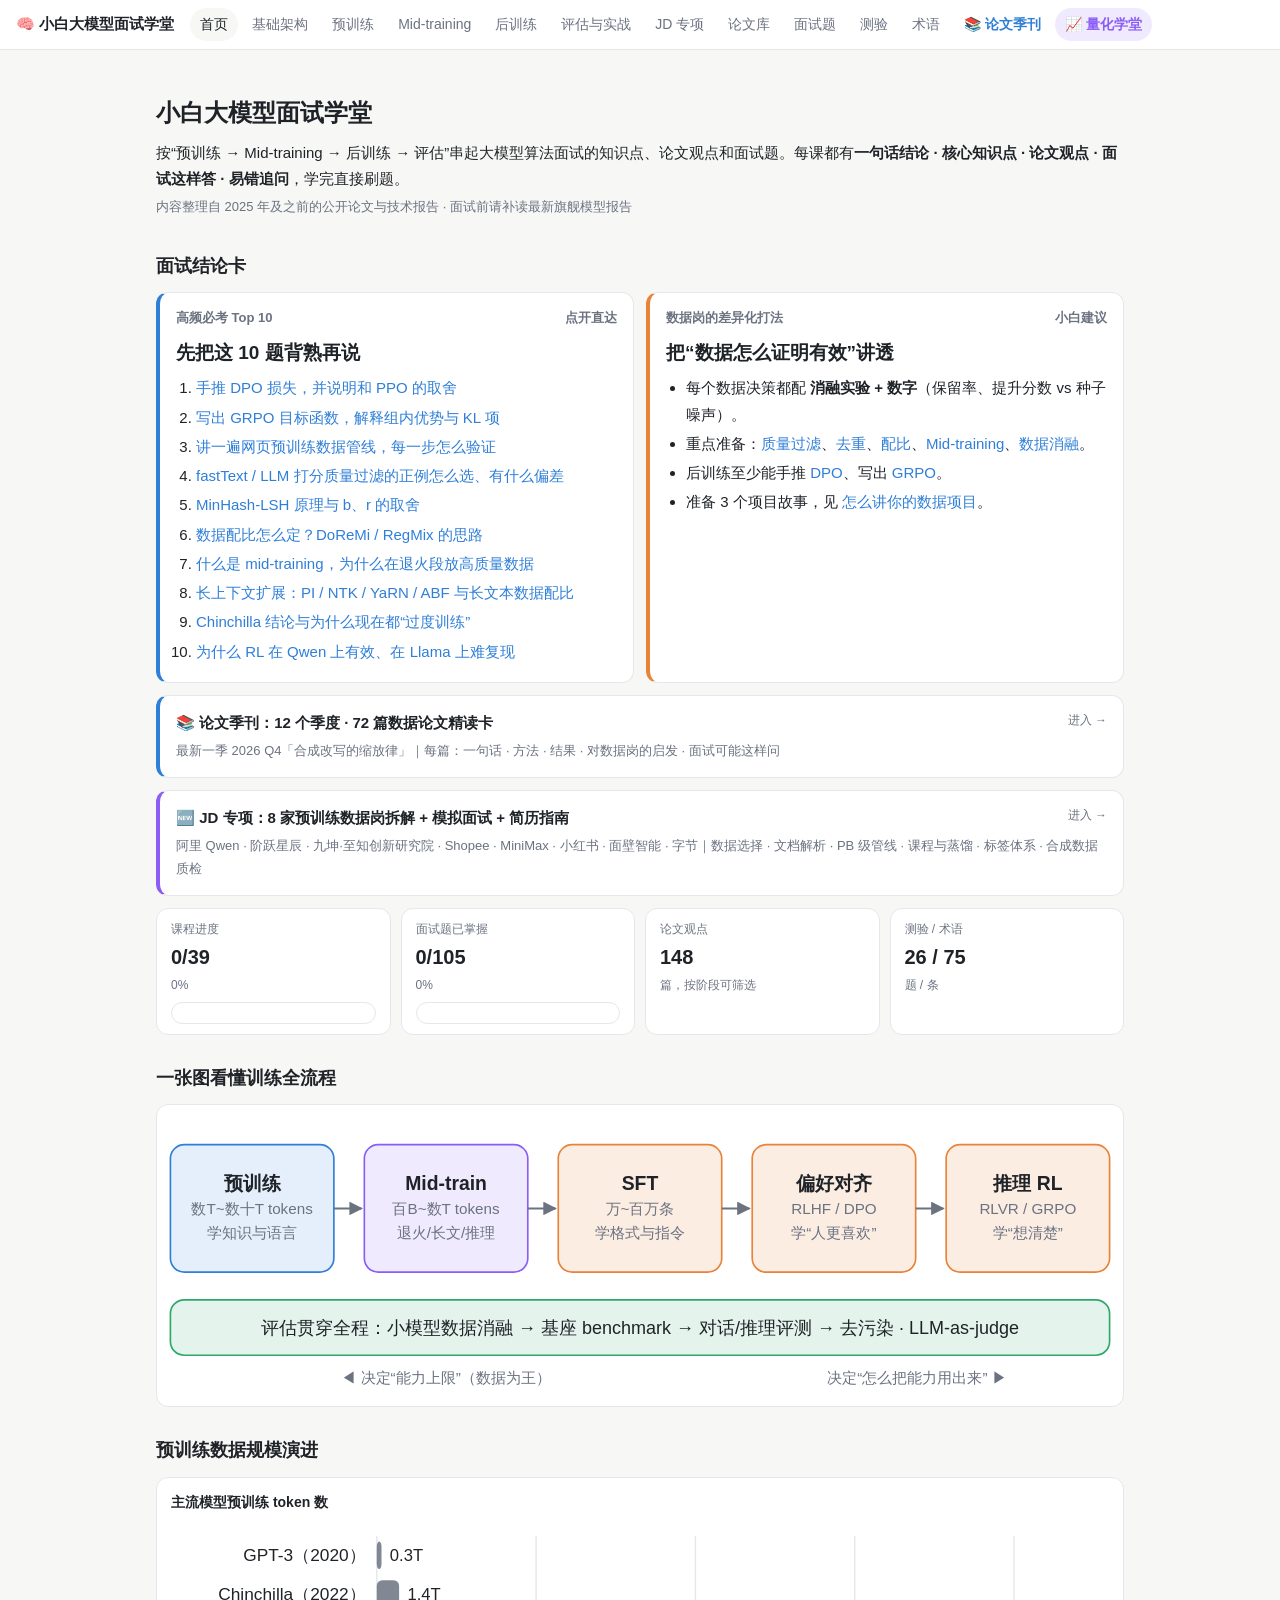
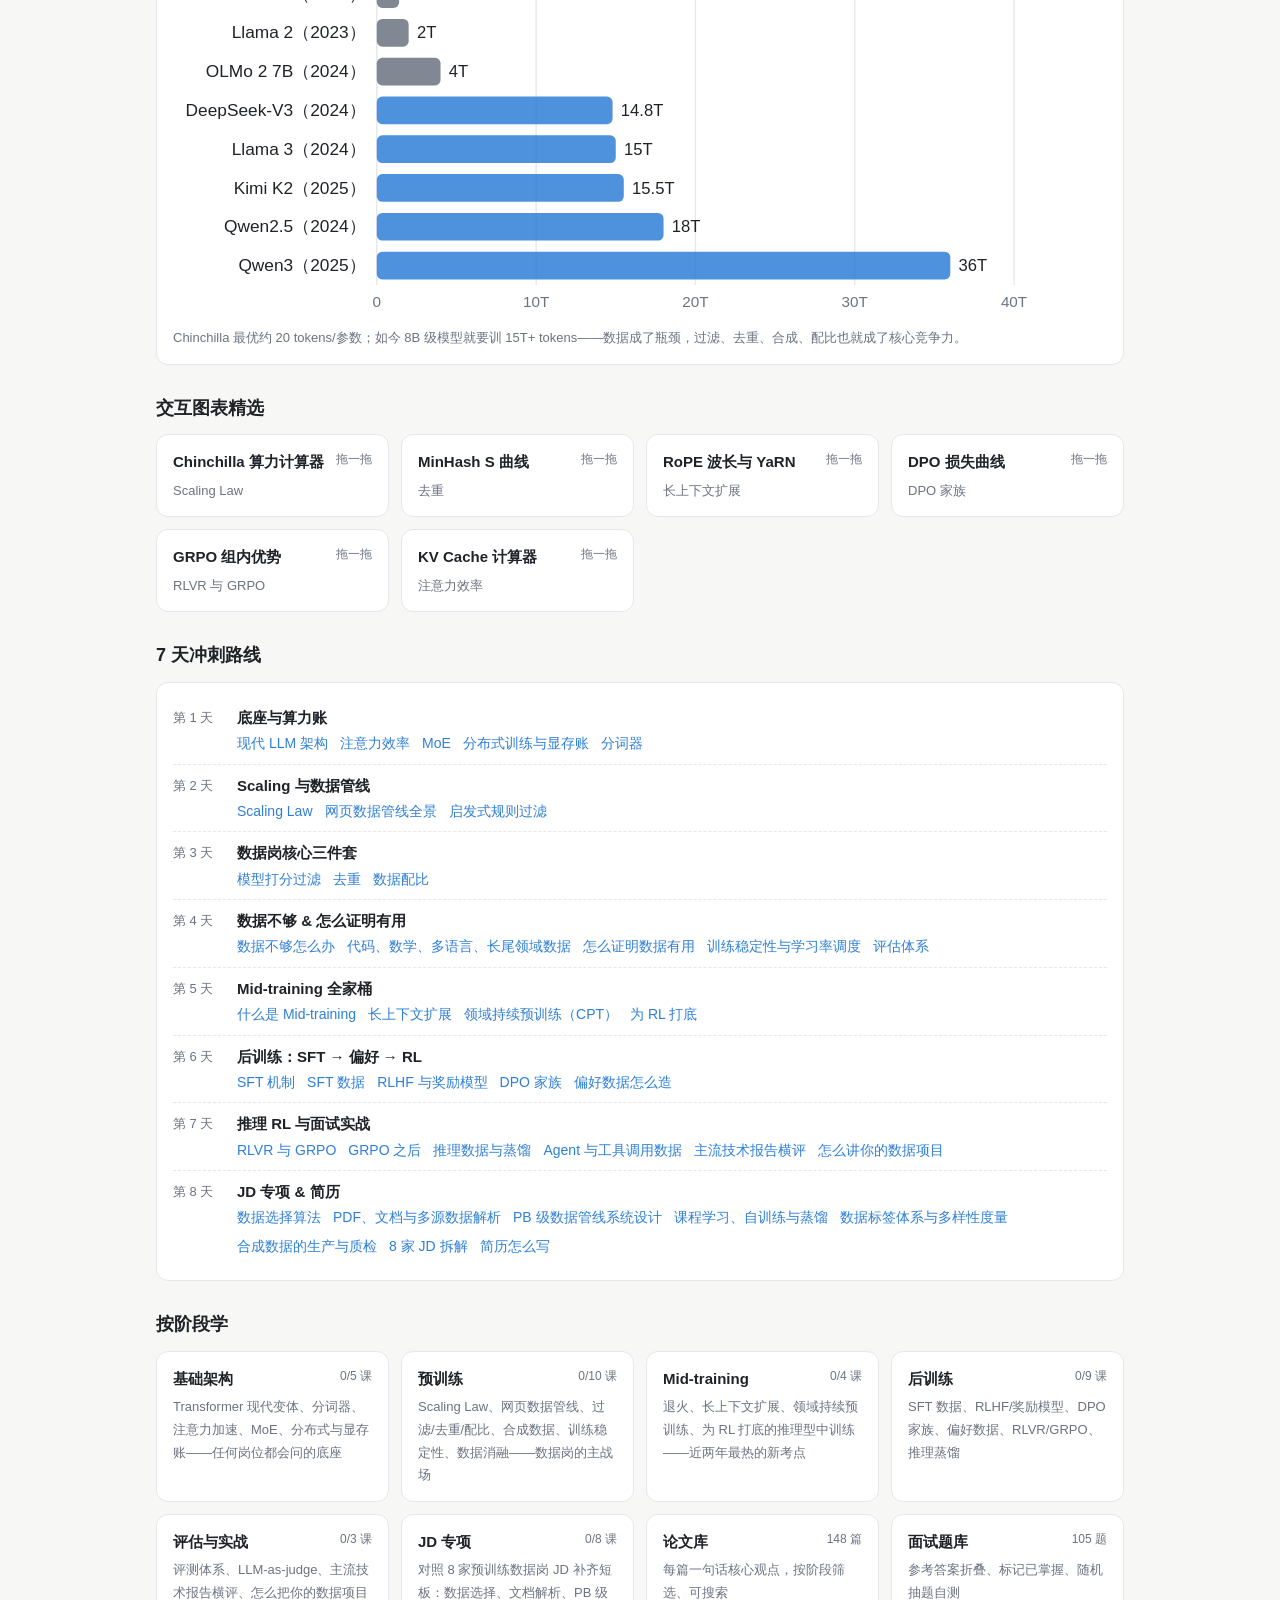
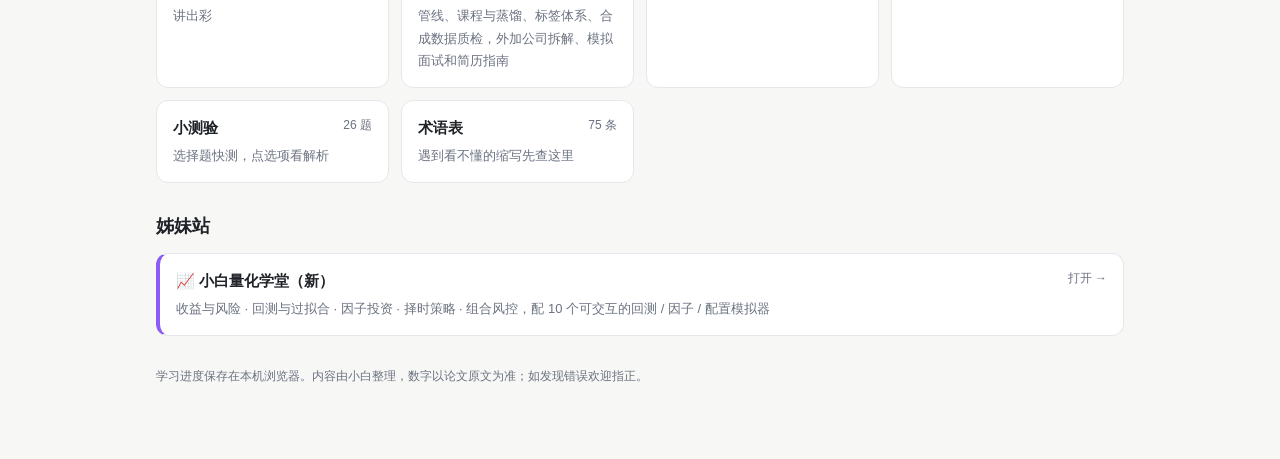
==== commit 1f3c1be6: "论文季刊：2024Q1-2026Q4 共72篇、27篇必读，趋势图/时间轴/筛选/精读卡/已读进度" ====
--- a/index.html
+++ b/index.html
@@ -4,7 +4,7 @@
 <meta charset="utf-8">
 <meta name="viewport" content="width=device-width, initial-scale=1">
 <title>小白大模型面试学堂</title>
-<link rel="stylesheet" href="style.css?v=5">
+<link rel="stylesheet" href="style.css?v=7">
 <script>
 window.onerror=function(m,src,l){var a=document.getElementById("app");if(a&&/加载中/.test(a.innerHTML)){a.innerHTML='<div class="card" style="margin-top:20px"><b>页面没能加载成功</b><p class="muted">你的浏览器版本可能太旧。请点右上角「…」选择「在浏览器打开」，或换 Safari / Chrome 访问。</p><p class="muted small">'+m+' @'+(src||'').split('/').pop()+':'+l+'</p></div>';}};
 </script>
@@ -12,16 +12,17 @@
 <body>
 <header class="top"><a class="logo" href="#/">🧠 小白大模型面试学堂</a><nav id="nav" class="nav"></nav></header>
 <main id="app" class="wrap"><p class="muted">加载中…</p></main>
-<script src="figs.js?v=5"></script>
-<script src="charts1.js?v=5"></script>
-<script src="charts2.js?v=5"></script>
-<script src="charts3.js?v=5"></script>
-<script src="charts4.js?v=5"></script>
-<script src="lessons1.js?v=5"></script>
-<script src="lessons2.js?v=5"></script>
-<script src="lessons3.js?v=5"></script>
-<script src="extra.js?v=5"></script>
-<script src="jdq.js?v=5"></script>
-<script src="app.js?v=5"></script>
+<script src="figs.js?v=6"></script>
+<script src="charts1.js?v=6"></script>
+<script src="charts2.js?v=6"></script>
+<script src="charts3.js?v=6"></script>
+<script src="charts4.js?v=6"></script>
+<script src="lessons1.js?v=6"></script>
+<script src="lessons2.js?v=6"></script>
+<script src="lessons3.js?v=6"></script>
+<script src="extra.js?v=6"></script>
+<script src="jdq.js?v=6"></script>
+<script src="quarterly.js?v=6"></script>
+<script src="app.js?v=6"></script>
 </body>
 </html>
--- a/style.css
+++ b/style.css
@@ -119,3 +119,49 @@
 .xlink{border-left:4px solid var(--purple)}
 .nav a.xnav{background:var(--purple-soft);color:var(--purple);font-weight:600}
 .tag.jd{background:rgba(229,72,77,.12);color:#c23a3f}
+
+/* 论文季刊 */
+.nav a.xnav2{color:var(--brand);font-weight:600}
+.qlink{border-left:4px solid var(--brand)}
+.qhero{display:flex;gap:20px;flex-wrap:wrap;background:var(--card);border:1px solid var(--line);border-radius:16px;padding:20px 22px;margin:10px 0 6px}
+.qh-l{flex:1 1 380px}.qh-l h1{margin:4px 0 8px}.qh-l p{margin:4px 0}
+.qh-k{font-size:11px;letter-spacing:2px;color:var(--brand);font-weight:600}
+.qh-r{flex:0 1 260px;display:grid;grid-template-columns:1fr 1fr;gap:8px;align-content:start}
+.qkpi{background:var(--bg);border-radius:12px;padding:10px 12px;display:flex;flex-direction:column}
+.qkpi b{font-size:22px;line-height:1.2}.qkpi span{font-size:12px;color:var(--sub)}
+.qprog{grid-column:1/3;height:8px;background:var(--line);border-radius:99px;overflow:hidden}.qprog i{display:block;height:100%;width:0;background:var(--green);transition:width .3s}
+.qline{display:flex;gap:8px;overflow-x:auto;padding:2px 2px 10px}
+.qpill{flex:0 0 auto;min-width:118px;text-align:left;border:1px solid var(--line);background:var(--card);border-radius:12px;padding:8px 10px 10px;cursor:pointer;position:relative;color:var(--text)}
+.qpill b{display:block;font-size:13px}.qpill span{display:block;font-size:11px;color:var(--sub);max-width:150px;white-space:nowrap;overflow:hidden;text-overflow:ellipsis}
+.qpill i{position:absolute;left:10px;bottom:4px;height:3px;border-radius:9px;background:var(--green);max-width:calc(100% - 20px)}
+.qpill.on{border-color:var(--brand);box-shadow:0 0 0 2px var(--brand-soft)}
+.qbar{position:sticky;top:41px;z-index:5;background:var(--bg);padding:6px 0 2px}
+.qsec{margin:22px 0 8px}
+.qs-h{display:flex;gap:14px;align-items:flex-start;margin-bottom:12px}
+.qs-q{flex:0 0 74px;height:74px;border-radius:16px;background:var(--text);color:var(--card);display:flex;flex-direction:column;align-items:center;justify-content:center;font-weight:600;font-size:14px}
+.qs-q span{font-size:22px;line-height:1.1}
+.qs-m{flex:1}.qs-n{font-size:18px;font-weight:600}
+.qs-kw{display:flex;flex-wrap:wrap;gap:6px;margin:4px 0}.qs-kw span{font-size:12px;padding:1px 9px;border-radius:99px;background:var(--brand-soft);color:var(--brand)}
+.qs-s{font-size:13.5px;color:var(--sub)}
+.pgrid{display:grid;grid-template-columns:repeat(auto-fill,minmax(300px,1fr));gap:12px;align-items:start}
+.pcard{background:var(--card);border:1px solid var(--line);border-left:4px solid var(--brand);border-radius:12px;padding:12px 14px;display:flex;flex-direction:column;gap:6px;transition:box-shadow .2s}
+.pcard:hover{box-shadow:0 4px 16px rgba(0,0,0,.06)}
+.pcard.read{opacity:.72}.pcard.flash{box-shadow:0 0 0 3px var(--orange-soft)}
+.pc-top{display:flex;flex-wrap:wrap;gap:6px;align-items:center;font-size:12px}
+.pc-st{padding:1px 8px;border-radius:99px;font-weight:600}
+.pc-must{color:#c2611a;font-weight:600}
+.pc-v{padding:0 7px;border-radius:99px;border:1px dashed var(--line);color:var(--sub)}
+.pc-org{margin-left:auto;color:var(--sub)}
+.pc-t{font-weight:600;font-size:14.5px;line-height:1.45;color:var(--text)}.pc-t:hover{color:var(--brand)}
+.pc-one{font-size:13.5px}
+.pc-tags{display:flex;flex-wrap:wrap;gap:5px}.pc-tags span{font-size:11.5px;padding:0 7px;border-radius:6px;background:var(--bg);color:var(--sub)}
+.pc-tags .pc-ax{font-family:"SF Mono",Menlo,monospace}
+.pc-det{display:none;font-size:13px;border-top:1px dashed var(--line);padding-top:8px;gap:6px;flex-direction:column}
+.pcard.open .pc-det{display:flex}
+.pc-det b{display:inline-block;min-width:78px;color:var(--sub);font-weight:600;margin-right:4px}
+.pc-det .hl{background:var(--green-soft);border-radius:8px;padding:6px 8px}
+.pc-det .hl2{background:var(--orange-soft);border-radius:8px;padding:6px 8px}
+.pc-act{display:flex;gap:6px;margin-top:auto;padding-top:4px}
+.mustlist{margin:0;padding-left:22px}.mustlist li{margin:5px 0;font-size:13.5px}
+.ml-q{display:inline-block;min-width:82px;font-size:12px;color:var(--sub)}
+@media (max-width:600px){.qs-q{flex-basis:58px;height:58px}.qs-q span{font-size:18px}.qbar{top:37px}}
